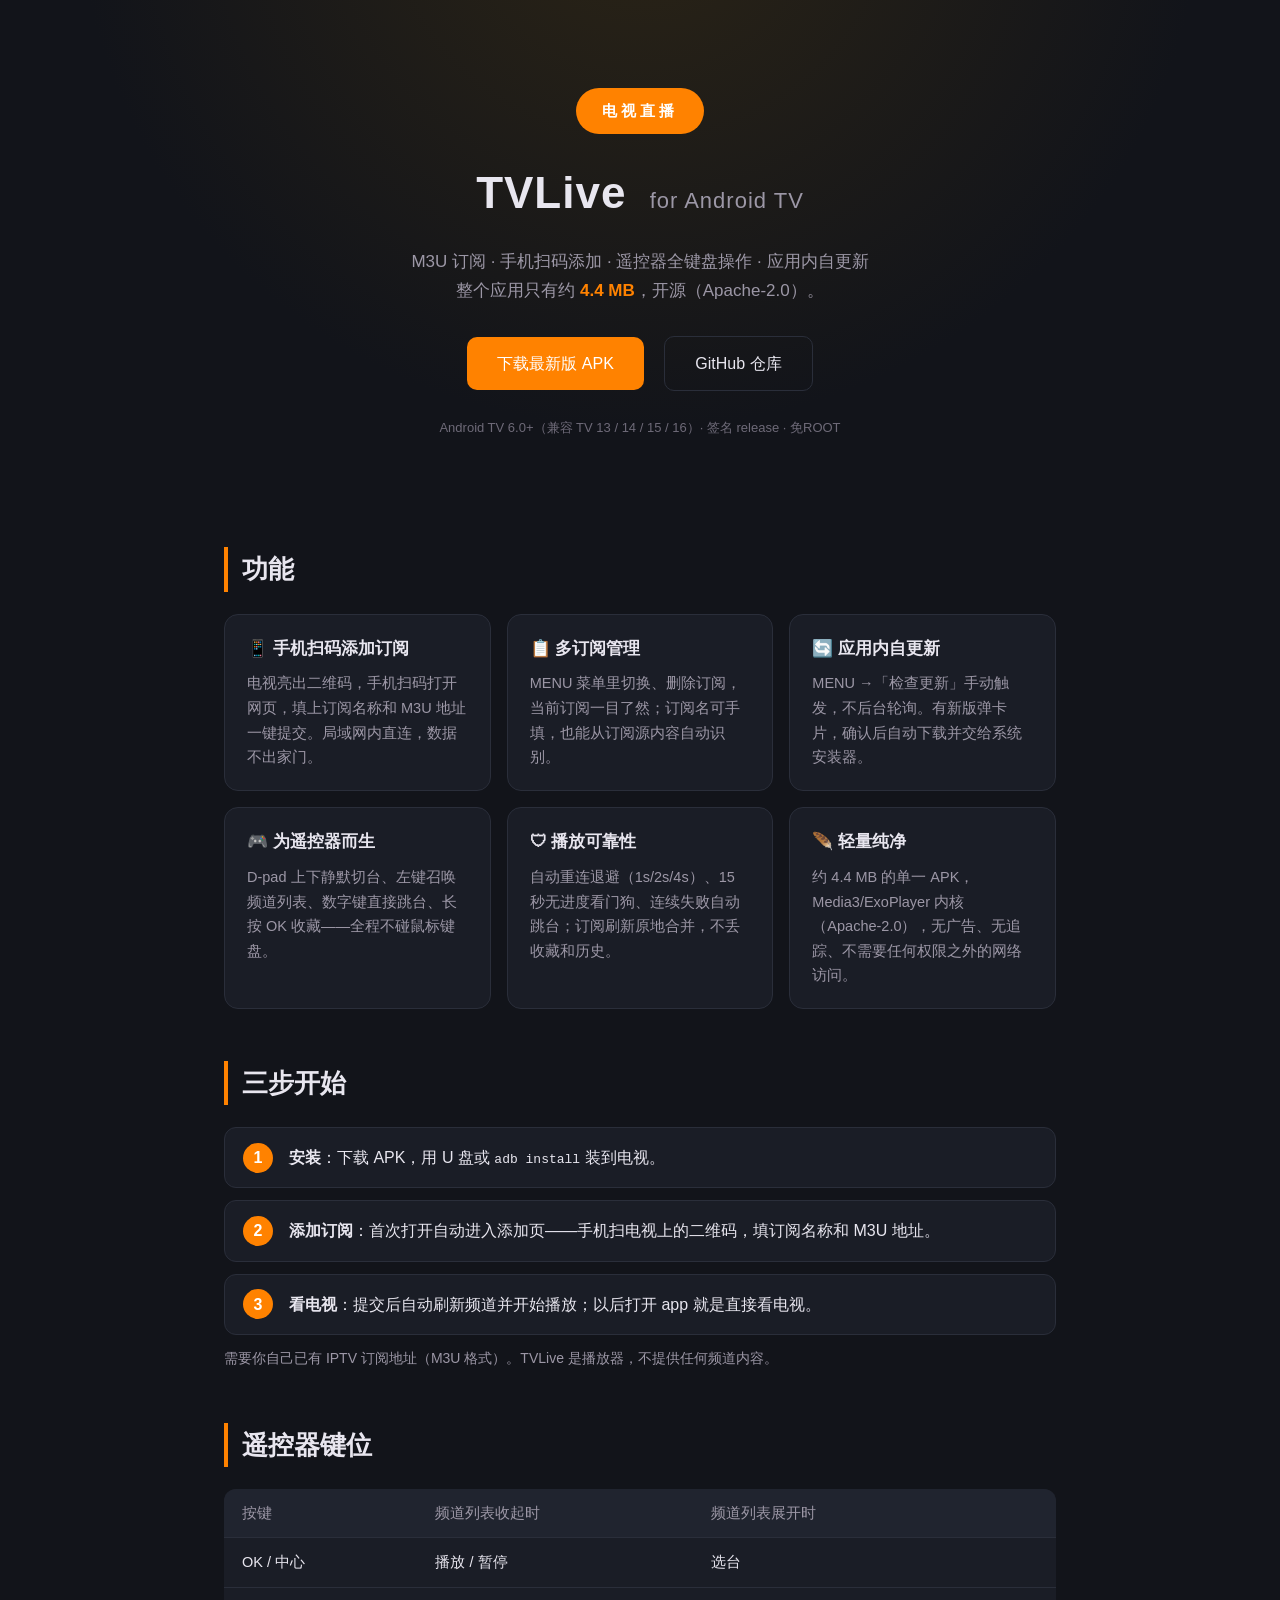
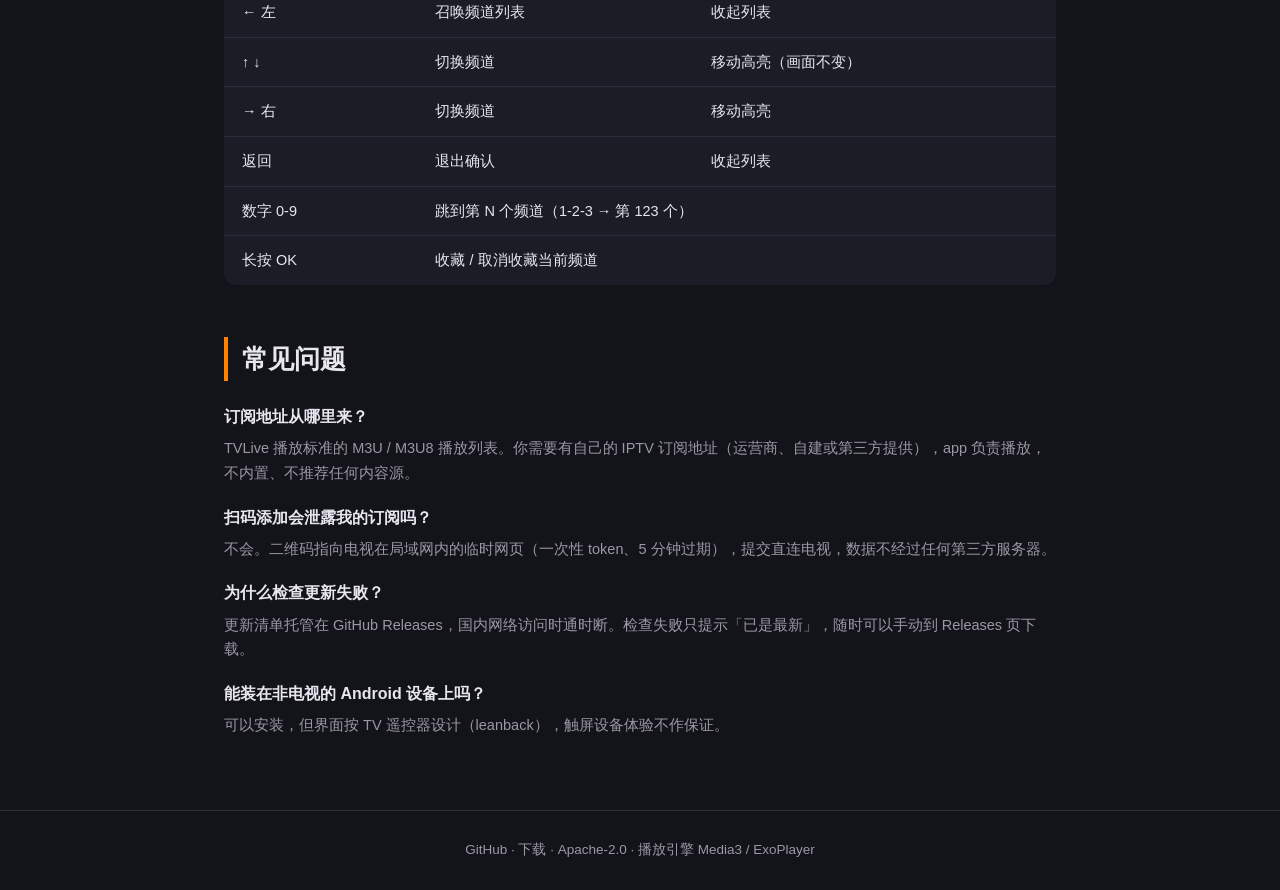
==== docs/index.html @ fb8cd081 "电视直播 TVLive v2.0.0 Android TV IPTV 播放器：M3U 订阅、手机扫码添加、遥控器全键盘操作、 GitHub Releases 手动更新。Apache-2.0。" ====
<!DOCTYPE html>
<html lang="zh-CN">
<head>
<meta charset="utf-8">
<meta name="viewport" content="width=device-width, initial-scale=1">
<title>电视直播 TVLive — Android TV IPTV 播放器</title>
<meta name="description" content="Android TV 上的 IPTV 播放器：M3U 订阅、手机扫码添加、遥控器全键盘操作、应用内自更新。约 4.4 MB，Apache 2.0 开源。">
<link rel="stylesheet" href="style.css">
</head>
<body>

<header class="hero">
  <div class="wrap">
    <div class="logo">电视直播</div>
    <h1>TVLive <span class="en">for Android TV</span></h1>
    <p class="tagline">M3U 订阅 · 手机扫码添加 · 遥控器全键盘操作 · 应用内自更新<br>
    整个应用只有约 <strong>4.4 MB</strong>，开源（Apache-2.0）。</p>
    <p class="cta">
      <a class="btn primary" href="https://github.com/zdx8/TVLive/releases/latest">下载最新版 APK</a>
      <a class="btn ghost" href="https://github.com/zdx8/TVLive">GitHub 仓库</a>
    </p>
    <p class="meta">Android TV 6.0+（兼容 TV 13 / 14 / 15 / 16）· 签名 release · 免ROOT</p>
  </div>
</header>

<main class="wrap">

  <section>
    <h2>功能</h2>
    <div class="grid">
      <div class="card"><h3>📱 手机扫码添加订阅</h3>
        <p>电视亮出二维码，手机扫码打开网页，填上订阅名称和 M3U 地址一键提交。局域网内直连，数据不出家门。</p></div>
      <div class="card"><h3>📋 多订阅管理</h3>
        <p>MENU 菜单里切换、删除订阅，当前订阅一目了然；订阅名可手填，也能从订阅源内容自动识别。</p></div>
      <div class="card"><h3>🔄 应用内自更新</h3>
        <p>MENU →「检查更新」手动触发，不后台轮询。有新版弹卡片，确认后自动下载并交给系统安装器。</p></div>
      <div class="card"><h3>🎮 为遥控器而生</h3>
        <p>D-pad 上下静默切台、左键召唤频道列表、数字键直接跳台、长按 OK 收藏——全程不碰鼠标键盘。</p></div>
      <div class="card"><h3>🛡 播放可靠性</h3>
        <p>自动重连退避（1s/2s/4s）、15 秒无进度看门狗、连续失败自动跳台；订阅刷新原地合并，不丢收藏和历史。</p></div>
      <div class="card"><h3>🪶 轻量纯净</h3>
        <p>约 4.4 MB 的单一 APK，Media3/ExoPlayer 内核（Apache-2.0），无广告、无追踪、不需要任何权限之外的网络访问。</p></div>
    </div>
  </section>

  <section>
    <h2>三步开始</h2>
    <ol class="steps">
      <li><strong>安装</strong>：下载 APK，用 U 盘或 <code>adb install</code> 装到电视。</li>
      <li><strong>添加订阅</strong>：首次打开自动进入添加页——手机扫电视上的二维码，填订阅名称和 M3U 地址。</li>
      <li><strong>看电视</strong>：提交后自动刷新频道并开始播放；以后打开 app 就是直接看电视。</li>
    </ol>
    <p class="note">需要你自己已有 IPTV 订阅地址（M3U 格式）。TVLive 是播放器，不提供任何频道内容。</p>
  </section>

  <section>
    <h2>遥控器键位</h2>
    <table>
      <tr><th>按键</th><th>频道列表收起时</th><th>频道列表展开时</th></tr>
      <tr><td>OK / 中心</td><td>播放 / 暂停</td><td>选台</td></tr>
      <tr><td>← 左</td><td>召唤频道列表</td><td>收起列表</td></tr>
      <tr><td>↑ ↓</td><td>切换频道</td><td>移动高亮（画面不变）</td></tr>
      <tr><td>→ 右</td><td>切换频道</td><td>移动高亮</td></tr>
      <tr><td>返回</td><td>退出确认</td><td>收起列表</td></tr>
      <tr><td>数字 0-9</td><td colspan="2">跳到第 N 个频道（1-2-3 → 第 123 个）</td></tr>
      <tr><td>长按 OK</td><td colspan="2">收藏 / 取消收藏当前频道</td></tr>
    </table>
  </section>

  <section>
    <h2>常见问题</h2>
    <div class="faq">
      <h3>订阅地址从哪里来？</h3>
      <p>TVLive 播放标准的 M3U / M3U8 播放列表。你需要有自己的 IPTV 订阅地址（运营商、自建或第三方提供），app 负责播放，不内置、不推荐任何内容源。</p>
      <h3>扫码添加会泄露我的订阅吗？</h3>
      <p>不会。二维码指向电视在局域网内的临时网页（一次性 token、5 分钟过期），提交直连电视，数据不经过任何第三方服务器。</p>
      <h3>为什么检查更新失败？</h3>
      <p>更新清单托管在 GitHub Releases，国内网络访问时通时断。检查失败只提示「已是最新」，随时可以手动到 Releases 页下载。</p>
      <h3>能装在非电视的 Android 设备上吗？</h3>
      <p>可以安装，但界面按 TV 遥控器设计（leanback），触屏设备体验不作保证。</p>
    </div>
  </section>

</main>

<footer>
  <div class="wrap">
    <a href="https://github.com/zdx8/TVLive">GitHub</a> ·
    <a href="https://github.com/zdx8/TVLive/releases/latest">下载</a> ·
    <a href="https://github.com/zdx8/TVLive/blob/main/LICENSE">Apache-2.0</a> ·
    播放引擎 <a href="https://github.com/androidx/media">Media3 / ExoPlayer</a>
  </div>
</footer>

</body>
</html>
---- docs/style.css ----
/* 电视直播 TVLive 官网 — 暗色 TV 风，品牌橙 #FF8200，零外部依赖 */
:root {
  --bg: #12141a;
  --card: #1a1d26;
  --line: #2a2e3a;
  --text: #e8e6ef;
  --muted: #9c97a6;
  --brand: #ff8200;
}
* { box-sizing: border-box; margin: 0; padding: 0; }
body {
  font-family: -apple-system, "PingFang SC", "Microsoft YaHei", sans-serif;
  background: var(--bg); color: var(--text);
  line-height: 1.7; -webkit-font-smoothing: antialiased;
}
.wrap { max-width: 880px; margin: 0 auto; padding: 0 24px; }
a { color: var(--brand); text-decoration: none; }
a:hover { text-decoration: underline; }

/* Hero */
.hero {
  text-align: center;
  padding: 88px 24px 64px;
  background: radial-gradient(ellipse at 50% -20%, #2b2416 0%, var(--bg) 62%);
}
.logo {
  display: inline-block; padding: 10px 26px; border-radius: 999px;
  background: var(--brand); color: #fff; font-size: 15px; font-weight: 600;
  letter-spacing: 4px; margin-bottom: 22px;
}
h1 { font-size: 44px; font-weight: 700; letter-spacing: 1px; }
h1 .en { font-size: 22px; color: var(--muted); font-weight: 400; margin-left: 10px; }
.tagline { margin: 18px 0 30px; color: var(--muted); font-size: 17px; }
.tagline strong { color: var(--brand); }
.cta { margin-bottom: 16px; }
.btn {
  display: inline-block; padding: 13px 30px; margin: 0 8px 10px;
  border-radius: 10px; font-size: 16px; font-weight: 500;
}
.btn.primary { background: var(--brand); color: #fff; }
.btn.primary:hover { background: #ff9526; text-decoration: none; }
.btn.ghost { border: 1px solid var(--line); color: var(--text); }
.btn.ghost:hover { border-color: var(--muted); text-decoration: none; }
.meta { color: #6e6a78; font-size: 13px; }

/* Sections */
section { padding: 44px 0 8px; }
h2 { font-size: 26px; margin-bottom: 22px; padding-left: 14px; border-left: 4px solid var(--brand); }
.grid { display: grid; grid-template-columns: repeat(auto-fit, minmax(260px, 1fr)); gap: 16px; }
.card {
  background: var(--card); border: 1px solid var(--line);
  border-radius: 14px; padding: 20px 22px;
}
.card h3 { font-size: 17px; margin-bottom: 8px; }
.card p { color: var(--muted); font-size: 14.5px; }

.steps { padding-left: 0; list-style: none; counter-reset: step; }
.steps li {
  counter-increment: step; background: var(--card);
  border: 1px solid var(--line); border-radius: 12px;
  padding: 16px 20px 16px 64px; margin-bottom: 12px; position: relative;
}
.steps li::before {
  content: counter(step); position: absolute; left: 18px; top: 50%;
  transform: translateY(-50%);
  width: 30px; height: 30px; border-radius: 50%;
  background: var(--brand); color: #fff;
  display: flex; align-items: center; justify-content: center; font-weight: 600;
}
.note { color: var(--muted); font-size: 14px; margin-top: 6px; }

/* Table */
table { width: 100%; border-collapse: collapse; background: var(--card); border-radius: 12px; overflow: hidden; }
th, td { padding: 12px 18px; text-align: left; border-bottom: 1px solid var(--line); font-size: 14.5px; }
th { background: #20242f; color: var(--muted); font-weight: 500; }
tr:last-child td { border-bottom: none; }

/* FAQ */
.faq h3 { font-size: 16px; margin: 18px 0 6px; color: var(--text); }
.faq p { color: var(--muted); font-size: 14.5px; }

/* Footer */
footer {
  margin-top: 64px; padding: 28px 24px; text-align: center;
  border-top: 1px solid var(--line); color: var(--muted); font-size: 13.5px;
}
footer a { color: var(--muted); }
footer a:hover { color: var(--brand); }

@media (max-width: 560px) {
  h1 { font-size: 32px; }
  .hero { padding: 64px 20px 48px; }
}
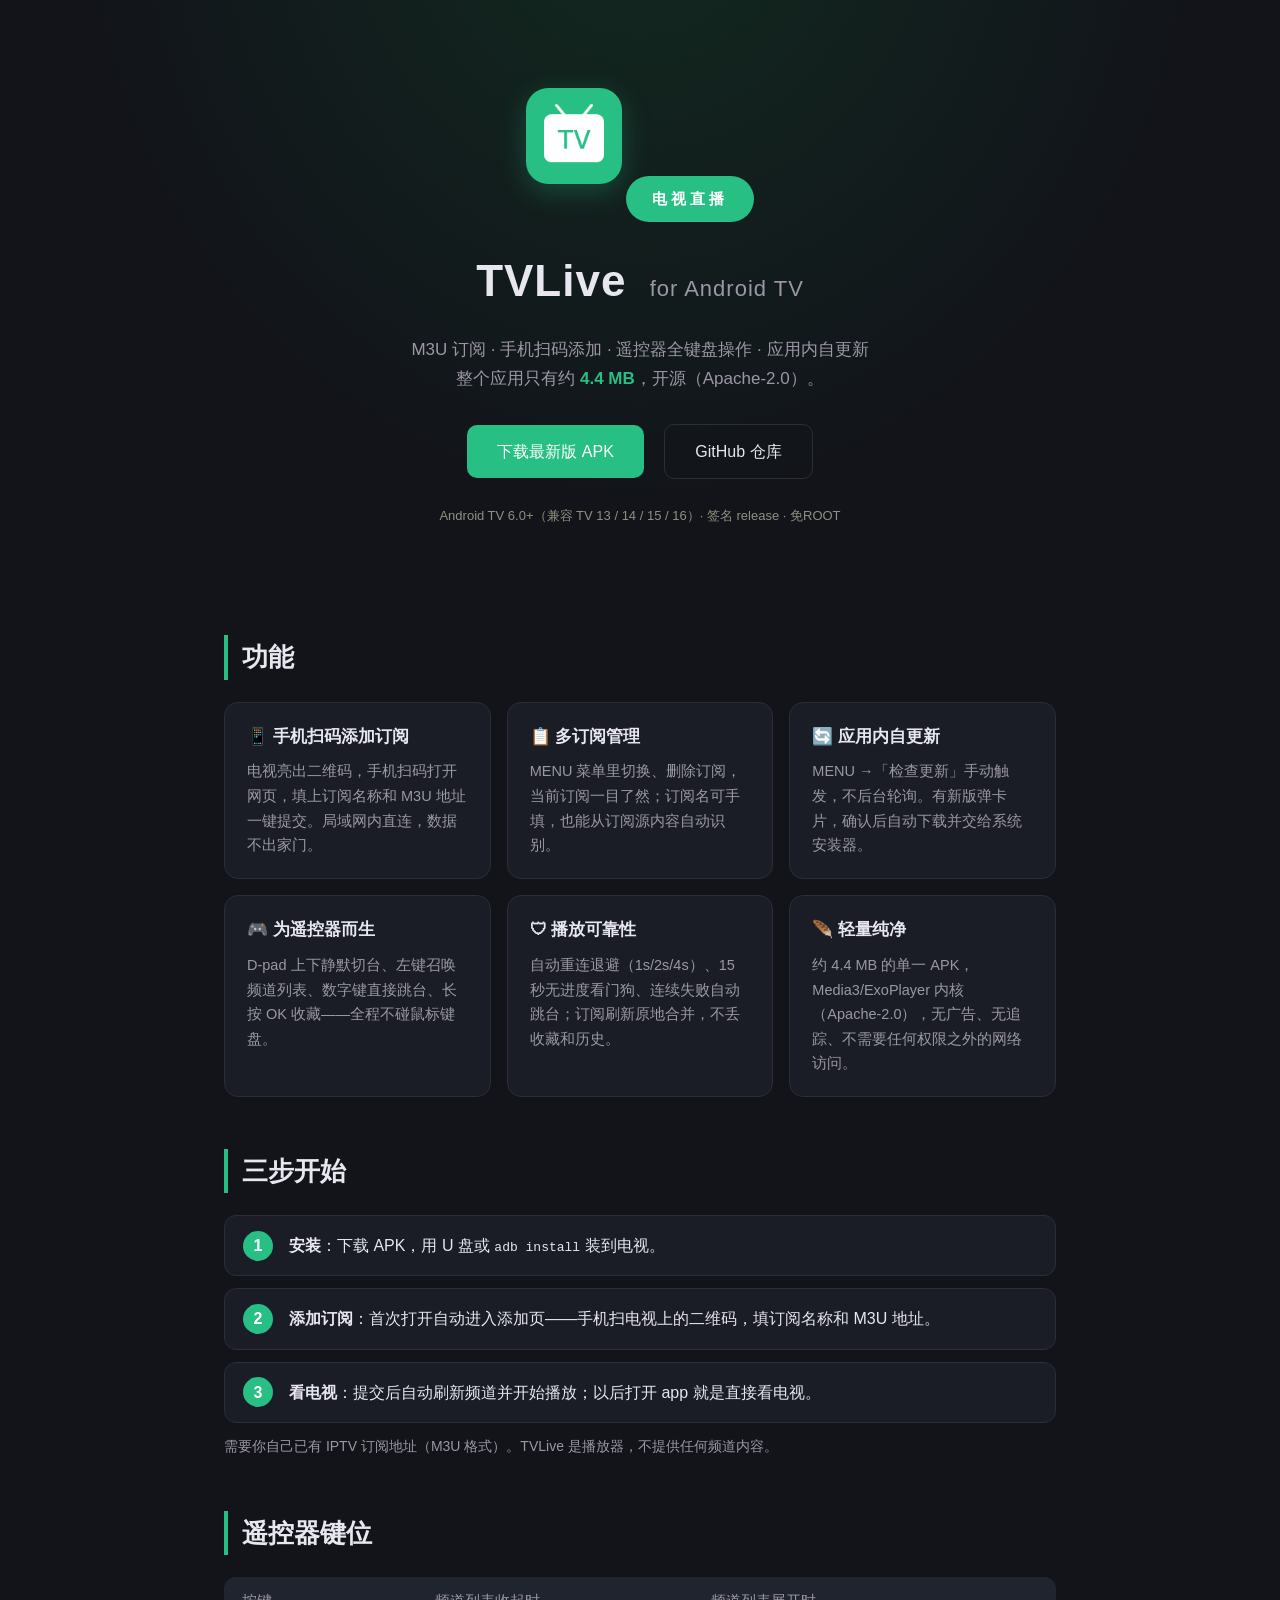
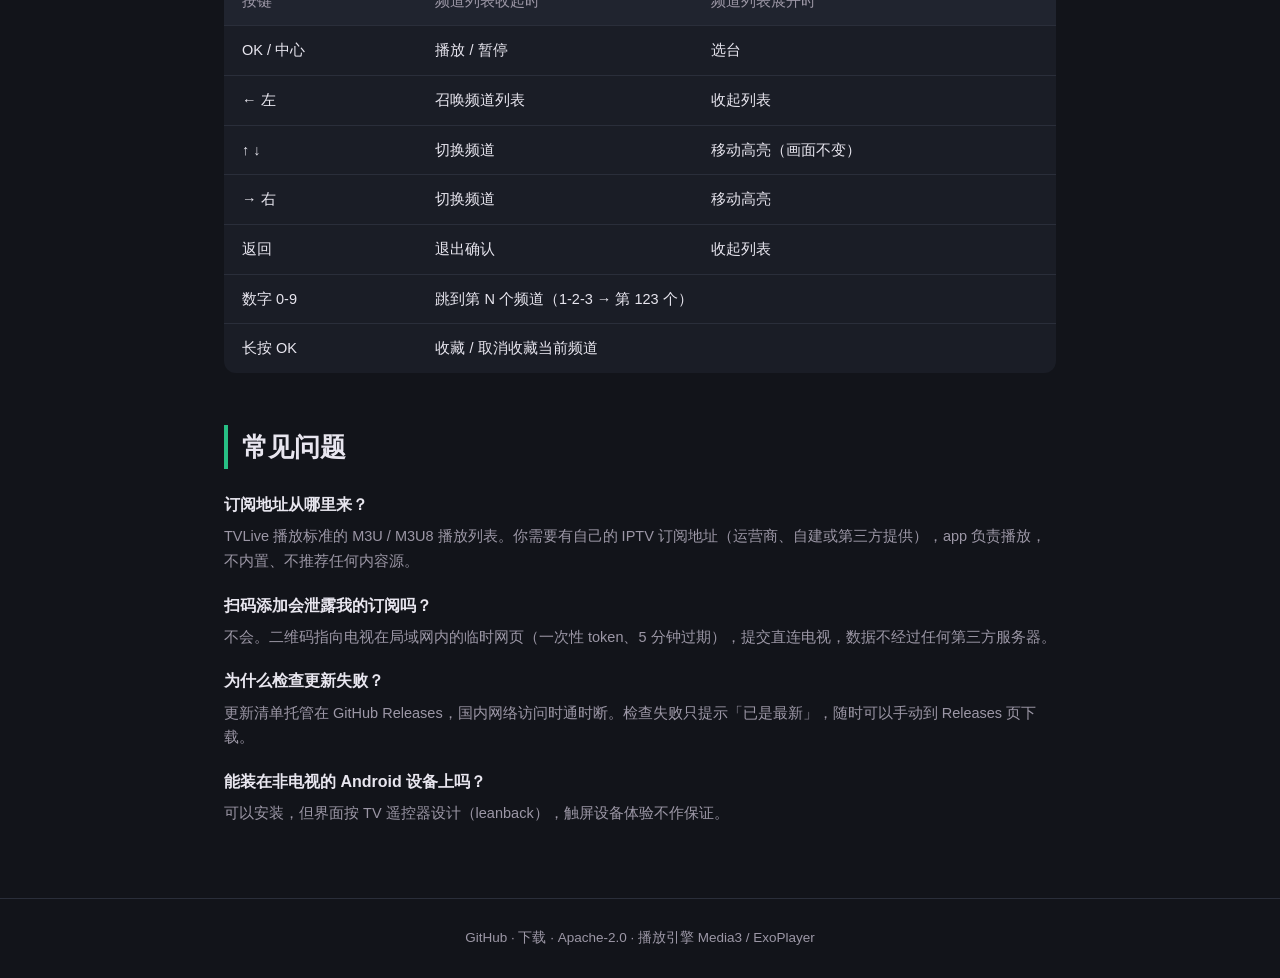
==== commit 7895adad: "style(site): 主题色改为 logo 翠绿 #27BF84，hero 展示应用图标 - 取色自 logo/logo.png（主色占比 94%） - --brand / hover / her" ====
--- a/docs/index.html
+++ b/docs/index.html
@@ -11,6 +11,7 @@
 
 <header class="hero">
   <div class="wrap">
+    <img class="logo-img" src="images/logo.png" alt="TVLive 图标">
     <div class="logo">电视直播</div>
     <h1>TVLive <span class="en">for Android TV</span></h1>
     <p class="tagline">M3U 订阅 · 手机扫码添加 · 遥控器全键盘操作 · 应用内自更新<br>
--- a/docs/style.css
+++ b/docs/style.css
@@ -1,11 +1,11 @@
-/* 电视直播 TVLive 官网 — 暗色 TV 风，品牌橙 #FF8200，零外部依赖 */
+/* 电视直播 TVLive 官网 — 暗色 TV 风，品牌绿 #27BF84（取自 logo），零外部依赖 */
 :root {
   --bg: #12141a;
   --card: #1a1d26;
   --line: #2a2e3a;
   --text: #e8e6ef;
   --muted: #9c97a6;
-  --brand: #ff8200;
+  --brand: #27bf84;
 }
 * { box-sizing: border-box; margin: 0; padding: 0; }
 body {
@@ -21,7 +21,11 @@
 .hero {
   text-align: center;
   padding: 88px 24px 64px;
-  background: radial-gradient(ellipse at 50% -20%, #2b2416 0%, var(--bg) 62%);
+  background: radial-gradient(ellipse at 50% -20%, #122a20 0%, var(--bg) 62%);
+}
+.logo-img {
+  width: 96px; height: 96px; border-radius: 22px; margin-bottom: 20px;
+  box-shadow: 0 8px 28px rgba(39, 191, 132, 0.28);
 }
 .logo {
   display: inline-block; padding: 10px 26px; border-radius: 999px;
@@ -38,10 +42,10 @@
   border-radius: 10px; font-size: 16px; font-weight: 500;
 }
 .btn.primary { background: var(--brand); color: #fff; }
-.btn.primary:hover { background: #ff9526; text-decoration: none; }
+.btn.primary:hover { background: #46d69e; text-decoration: none; }
 .btn.ghost { border: 1px solid var(--line); color: var(--text); }
 .btn.ghost:hover { border-color: var(--muted); text-decoration: none; }
-.meta { color: #6e6a78; font-size: 13px; }
+.meta { color: #8a937f; font-size: 13px; }
 
 /* Sections */
 section { padding: 44px 0 8px; }
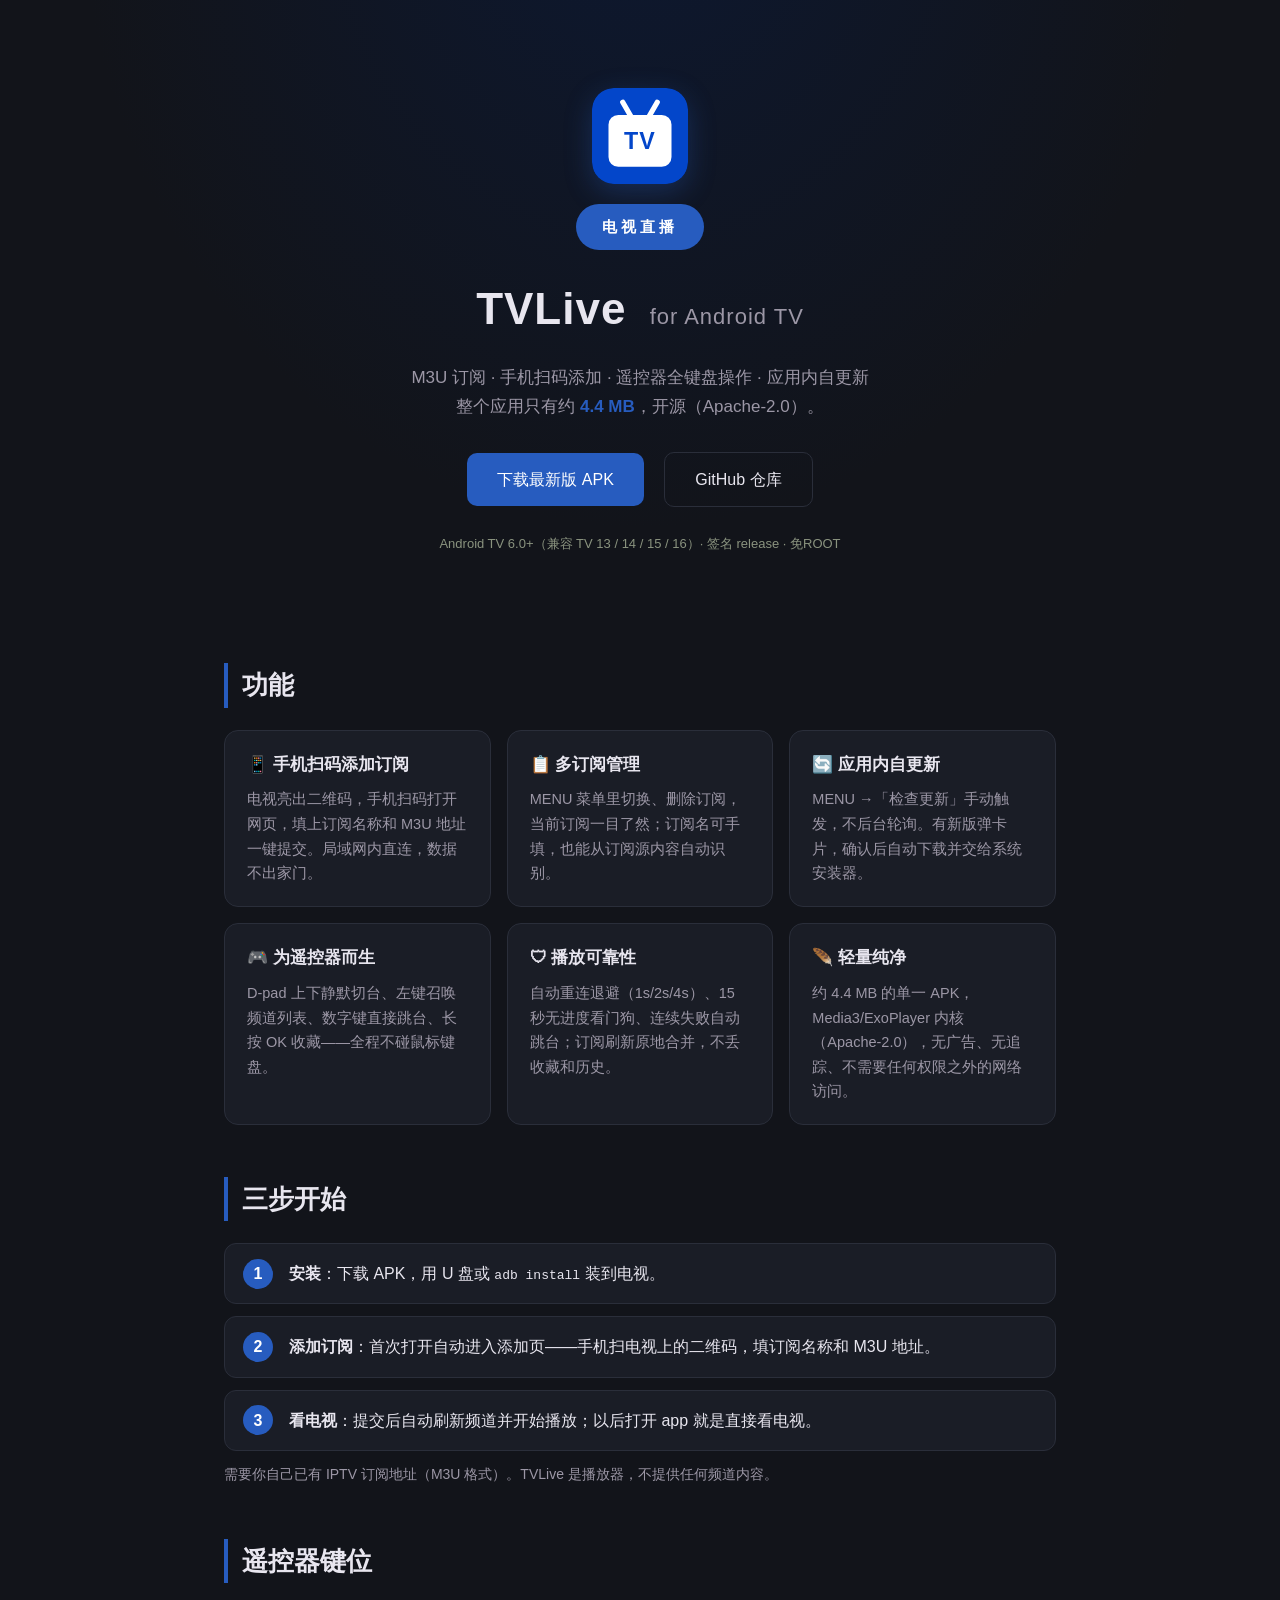
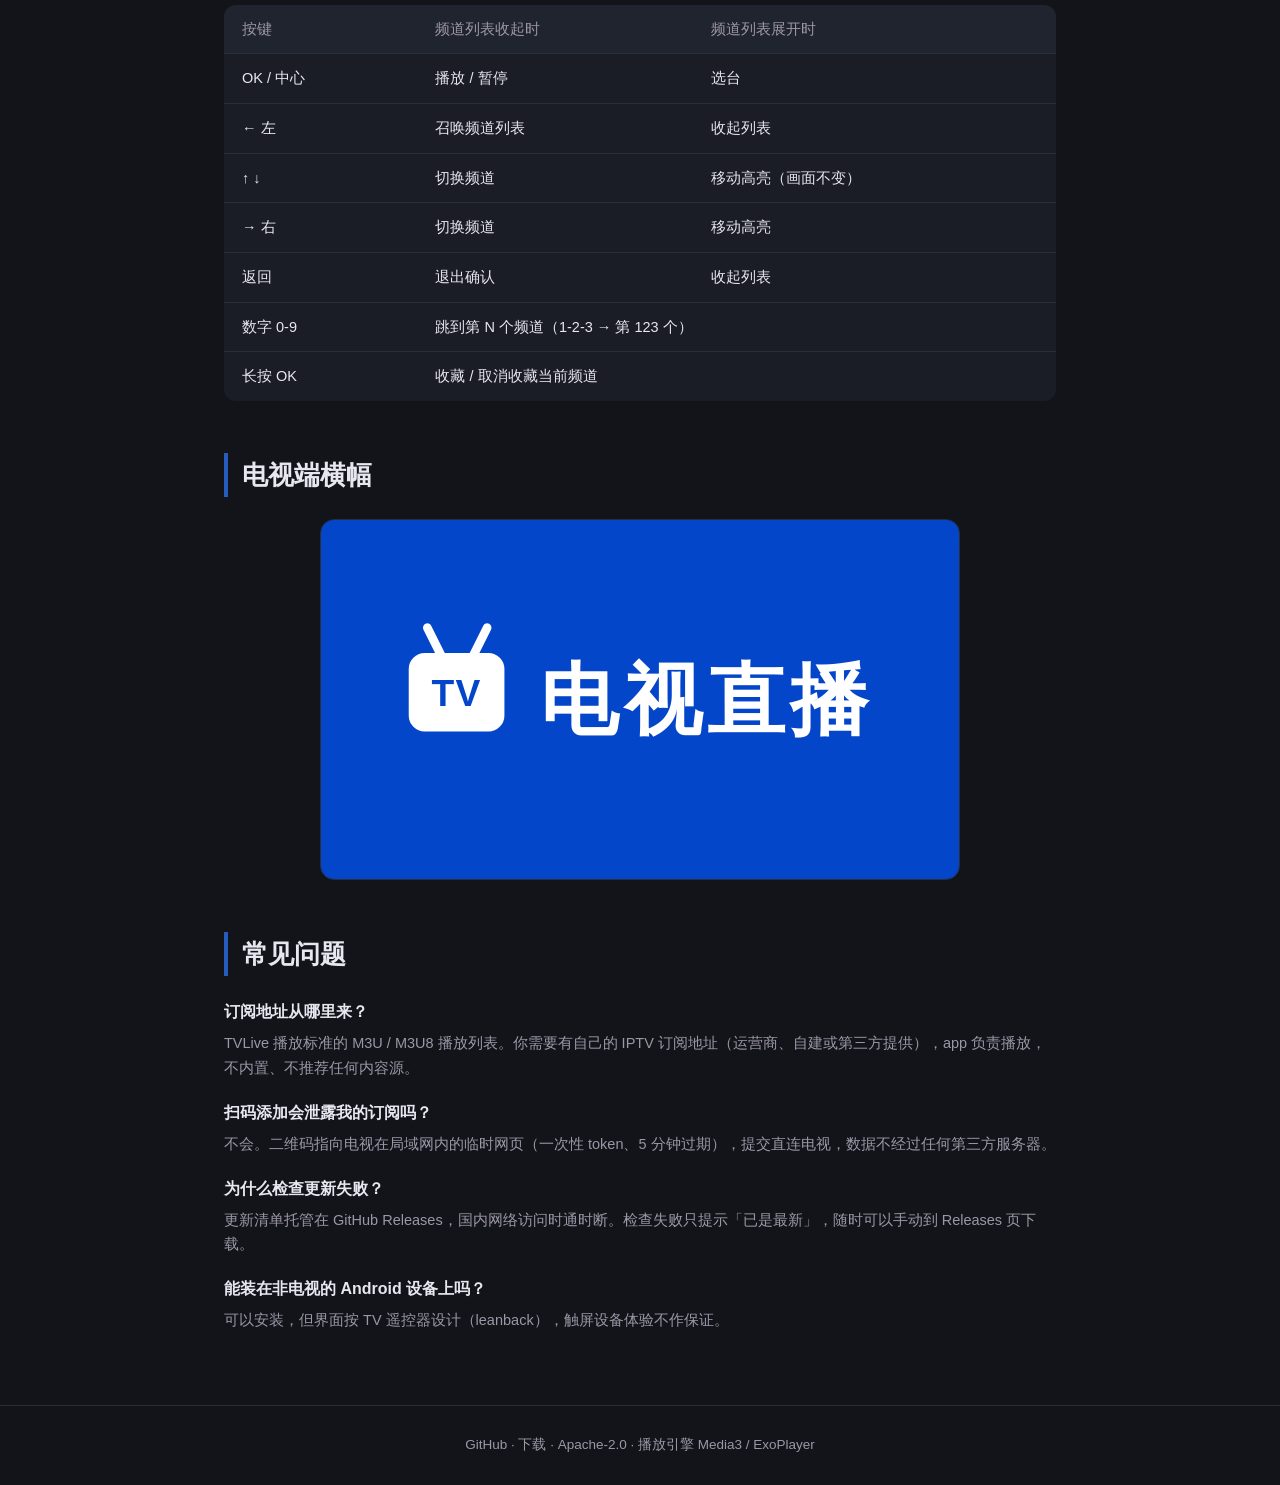
==== commit 27c21b15: "feat(site): logo/横幅改矢量图（SVG），修复 hero 布局错位 - docs/images/logo.svg：蓝底圆角 + 白 TV 图标（手绘矢量，256） - docs/ima" ====
--- a/docs/index.html
+++ b/docs/index.html
@@ -11,7 +11,7 @@
 
 <header class="hero">
   <div class="wrap">
-    <img class="logo-img" src="images/logo.png" alt="TVLive 图标">
+    <img class="logo-img" src="images/logo.svg" alt="TVLive 图标">
     <div class="logo">电视直播</div>
     <h1>TVLive <span class="en">for Android TV</span></h1>
     <p class="tagline">M3U 订阅 · 手机扫码添加 · 遥控器全键盘操作 · 应用内自更新<br>
@@ -69,6 +69,11 @@
   </section>
 
   <section>
+    <h2>电视端横幅</h2>
+    <img class="banner-img" src="images/banner.svg" alt="TVLive 电视端横幅">
+  </section>
+
+  <section>
     <h2>常见问题</h2>
     <div class="faq">
       <h3>订阅地址从哪里来？</h3>
--- a/docs/style.css
+++ b/docs/style.css
@@ -1,11 +1,11 @@
-/* 电视直播 TVLive 官网 — 暗色 TV 风，品牌绿 #27BF84（取自 logo），零外部依赖 */
+/* 电视直播 TVLive 官网 — 暗色 TV 风，品牌蓝 #275CBF（同 tv-banner 色相，取自新 logo），零外部依赖 */
 :root {
   --bg: #12141a;
   --card: #1a1d26;
   --line: #2a2e3a;
   --text: #e8e6ef;
   --muted: #9c97a6;
-  --brand: #27bf84;
+  --brand: #275cbf;
 }
 * { box-sizing: border-box; margin: 0; padding: 0; }
 body {
@@ -21,11 +21,13 @@
 .hero {
   text-align: center;
   padding: 88px 24px 64px;
-  background: radial-gradient(ellipse at 50% -20%, #122a20 0%, var(--bg) 62%);
+  background: radial-gradient(ellipse at 50% -20%, #0d1830 0%, var(--bg) 62%);
 }
+.hero .wrap { display: flex; flex-direction: column; align-items: center; }
 .logo-img {
+  display: block;
   width: 96px; height: 96px; border-radius: 22px; margin-bottom: 20px;
-  box-shadow: 0 8px 28px rgba(39, 191, 132, 0.28);
+  box-shadow: 0 8px 28px rgba(39, 92, 191, 0.32);
 }
 .logo {
   display: inline-block; padding: 10px 26px; border-radius: 999px;
@@ -42,7 +44,7 @@
   border-radius: 10px; font-size: 16px; font-weight: 500;
 }
 .btn.primary { background: var(--brand); color: #fff; }
-.btn.primary:hover { background: #46d69e; text-decoration: none; }
+.btn.primary:hover { background: #4a80e0; text-decoration: none; }
 .btn.ghost { border: 1px solid var(--line); color: var(--text); }
 .btn.ghost:hover { border-color: var(--muted); text-decoration: none; }
 .meta { color: #8a937f; font-size: 13px; }
@@ -73,6 +75,12 @@
 }
 .note { color: var(--muted); font-size: 14px; margin-top: 6px; }
 
+/* Banner 展示 */
+.banner-img {
+  display: block; width: 100%; max-width: 640px; margin: 0 auto;
+  border-radius: 14px; border: 1px solid var(--line);
+}
+
 /* Table */
 table { width: 100%; border-collapse: collapse; background: var(--card); border-radius: 12px; overflow: hidden; }
 th, td { padding: 12px 18px; text-align: left; border-bottom: 1px solid var(--line); font-size: 14.5px; }
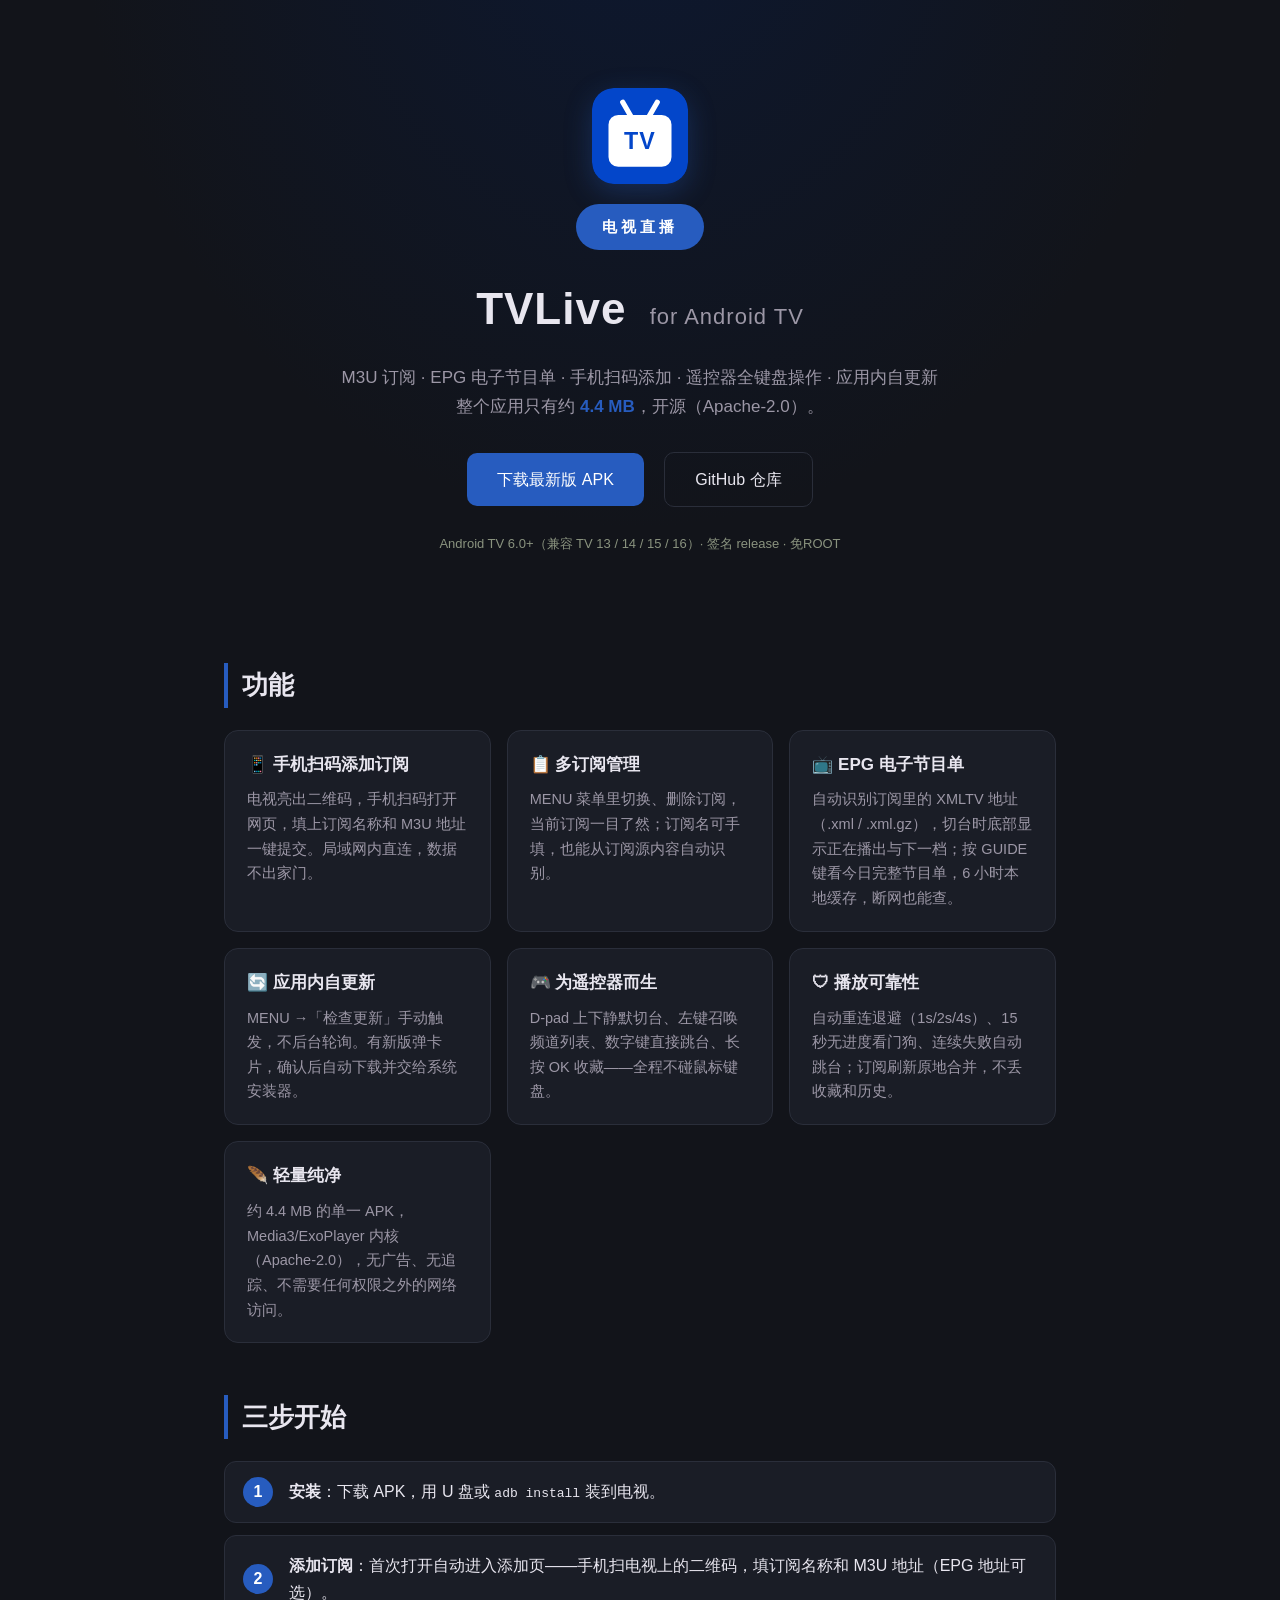
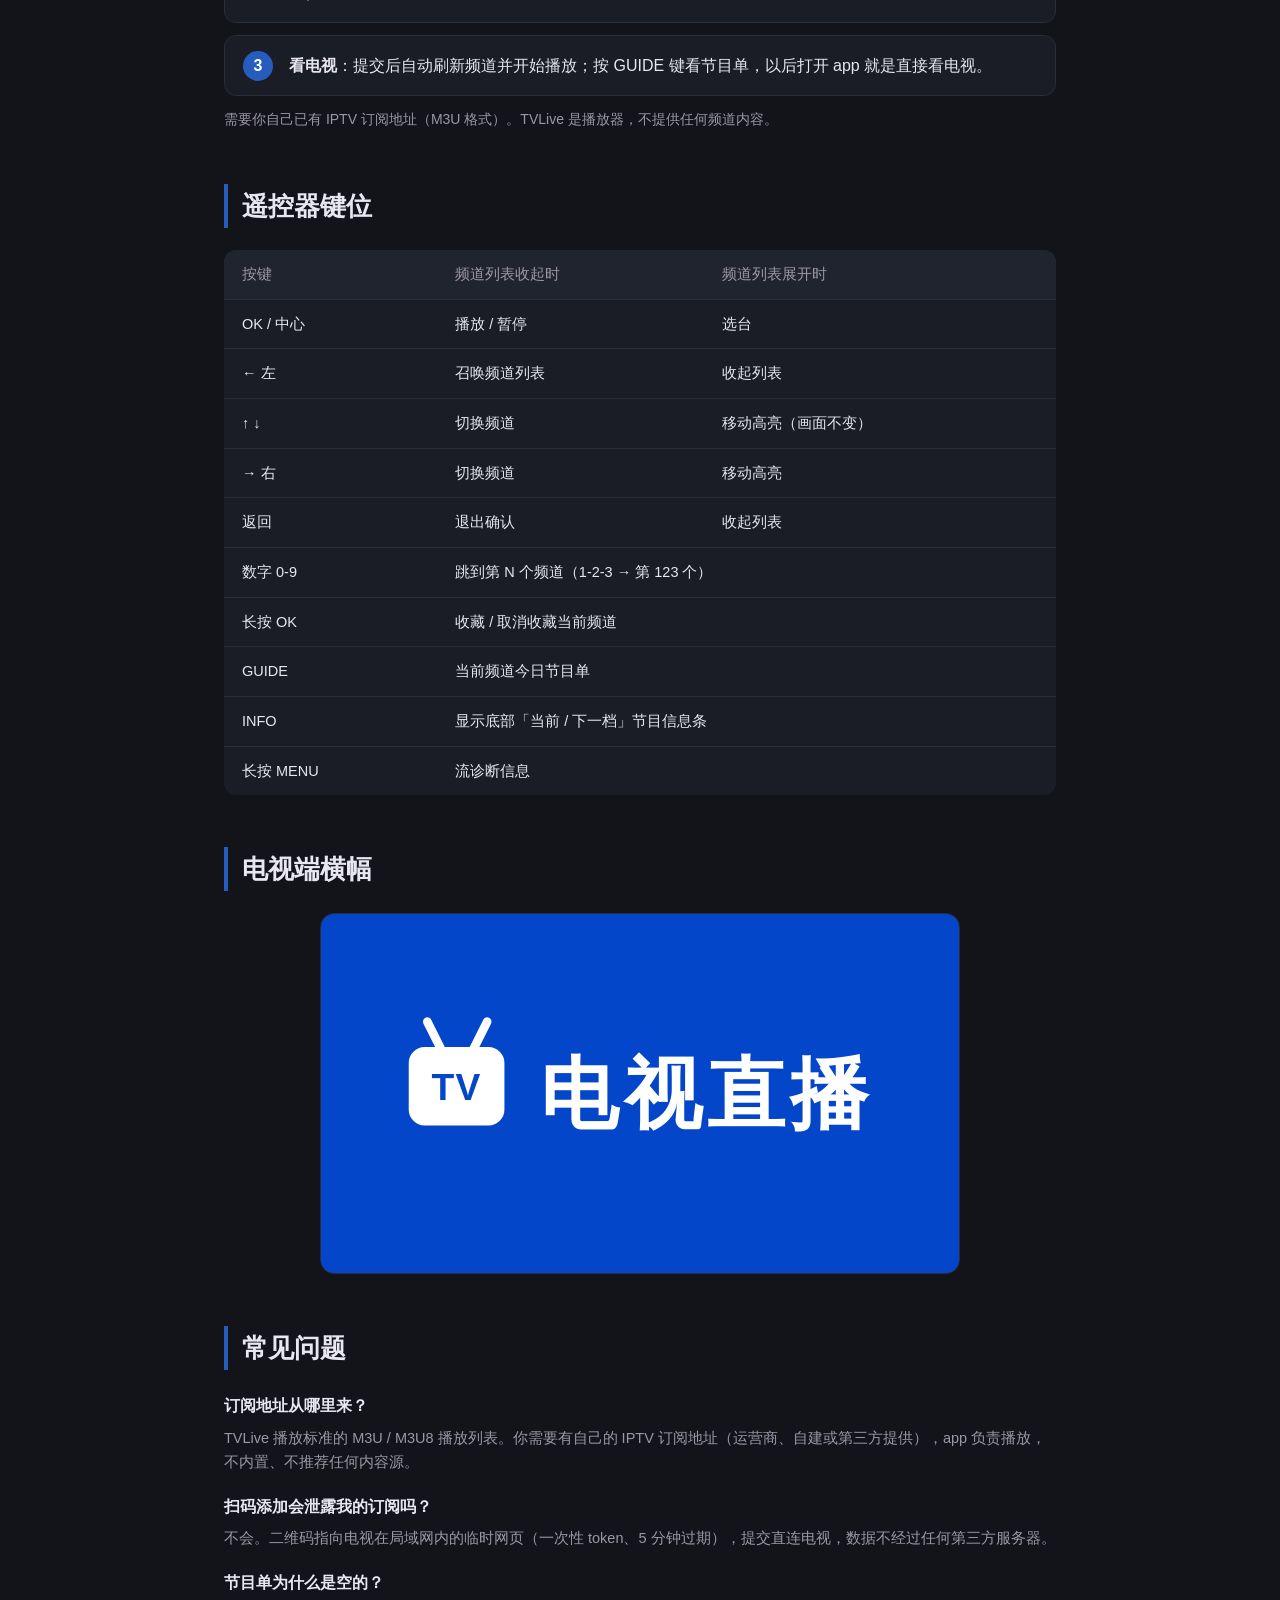
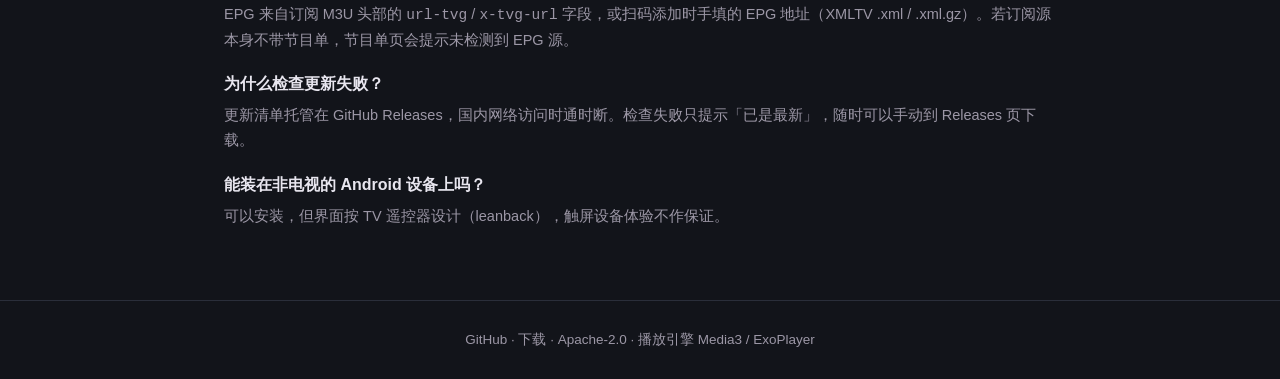
==== commit e5ba7d03: "chore(release): TVLive v2.1.0 版本号与官网 EPG 介绍 - versionCode 200→210、versionName 2.0.0→2.1.0 - 官网加入 EPG" ====
--- a/docs/index.html
+++ b/docs/index.html
@@ -4,8 +4,8 @@
 <meta charset="utf-8">
 <meta name="viewport" content="width=device-width, initial-scale=1">
 <title>电视直播 TVLive — Android TV IPTV 播放器</title>
-<meta name="description" content="Android TV 上的 IPTV 播放器：M3U 订阅、手机扫码添加、遥控器全键盘操作、应用内自更新。约 4.4 MB，Apache 2.0 开源。">
-<link rel="stylesheet" href="style.css">
+<meta name="description" content="Android TV 上的 IPTV 播放器：M3U 订阅、EPG 电子节目单、手机扫码添加、遥控器全键盘操作、应用内自更新。约 4.4 MB，Apache 2.0 开源。">
+<link rel="stylesheet" href="style.css?v=210">
 </head>
 <body>
 
@@ -14,7 +14,7 @@
     <img class="logo-img" src="images/logo.svg" alt="TVLive 图标">
     <div class="logo">电视直播</div>
     <h1>TVLive <span class="en">for Android TV</span></h1>
-    <p class="tagline">M3U 订阅 · 手机扫码添加 · 遥控器全键盘操作 · 应用内自更新<br>
+    <p class="tagline">M3U 订阅 · EPG 电子节目单 · 手机扫码添加 · 遥控器全键盘操作 · 应用内自更新<br>
     整个应用只有约 <strong>4.4 MB</strong>，开源（Apache-2.0）。</p>
     <p class="cta">
       <a class="btn primary" href="https://github.com/zdx8/TVLive/releases/latest">下载最新版 APK</a>
@@ -33,6 +33,8 @@
         <p>电视亮出二维码，手机扫码打开网页，填上订阅名称和 M3U 地址一键提交。局域网内直连，数据不出家门。</p></div>
       <div class="card"><h3>📋 多订阅管理</h3>
         <p>MENU 菜单里切换、删除订阅，当前订阅一目了然；订阅名可手填，也能从订阅源内容自动识别。</p></div>
+      <div class="card"><h3>📺 EPG 电子节目单</h3>
+        <p>自动识别订阅里的 XMLTV 地址（.xml / .xml.gz），切台时底部显示正在播出与下一档；按 GUIDE 键看今日完整节目单，6 小时本地缓存，断网也能查。</p></div>
       <div class="card"><h3>🔄 应用内自更新</h3>
         <p>MENU →「检查更新」手动触发，不后台轮询。有新版弹卡片，确认后自动下载并交给系统安装器。</p></div>
       <div class="card"><h3>🎮 为遥控器而生</h3>
@@ -48,8 +50,8 @@
     <h2>三步开始</h2>
     <ol class="steps">
       <li><strong>安装</strong>：下载 APK，用 U 盘或 <code>adb install</code> 装到电视。</li>
-      <li><strong>添加订阅</strong>：首次打开自动进入添加页——手机扫电视上的二维码，填订阅名称和 M3U 地址。</li>
-      <li><strong>看电视</strong>：提交后自动刷新频道并开始播放；以后打开 app 就是直接看电视。</li>
+      <li><strong>添加订阅</strong>：首次打开自动进入添加页——手机扫电视上的二维码，填订阅名称和 M3U 地址（EPG 地址可选）。</li>
+      <li><strong>看电视</strong>：提交后自动刷新频道并开始播放；按 GUIDE 键看节目单，以后打开 app 就是直接看电视。</li>
     </ol>
     <p class="note">需要你自己已有 IPTV 订阅地址（M3U 格式）。TVLive 是播放器，不提供任何频道内容。</p>
   </section>
@@ -65,6 +67,9 @@
       <tr><td>返回</td><td>退出确认</td><td>收起列表</td></tr>
       <tr><td>数字 0-9</td><td colspan="2">跳到第 N 个频道（1-2-3 → 第 123 个）</td></tr>
       <tr><td>长按 OK</td><td colspan="2">收藏 / 取消收藏当前频道</td></tr>
+      <tr><td>GUIDE</td><td colspan="2">当前频道今日节目单</td></tr>
+      <tr><td>INFO</td><td colspan="2">显示底部「当前 / 下一档」节目信息条</td></tr>
+      <tr><td>长按 MENU</td><td colspan="2">流诊断信息</td></tr>
     </table>
   </section>
 
@@ -80,6 +85,8 @@
       <p>TVLive 播放标准的 M3U / M3U8 播放列表。你需要有自己的 IPTV 订阅地址（运营商、自建或第三方提供），app 负责播放，不内置、不推荐任何内容源。</p>
       <h3>扫码添加会泄露我的订阅吗？</h3>
       <p>不会。二维码指向电视在局域网内的临时网页（一次性 token、5 分钟过期），提交直连电视，数据不经过任何第三方服务器。</p>
+      <h3>节目单为什么是空的？</h3>
+      <p>EPG 来自订阅 M3U 头部的 <code>url-tvg</code> / <code>x-tvg-url</code> 字段，或扫码添加时手填的 EPG 地址（XMLTV .xml / .xml.gz）。若订阅源本身不带节目单，节目单页会提示未检测到 EPG 源。</p>
       <h3>为什么检查更新失败？</h3>
       <p>更新清单托管在 GitHub Releases，国内网络访问时通时断。检查失败只提示「已是最新」，随时可以手动到 Releases 页下载。</p>
       <h3>能装在非电视的 Android 设备上吗？</h3>
